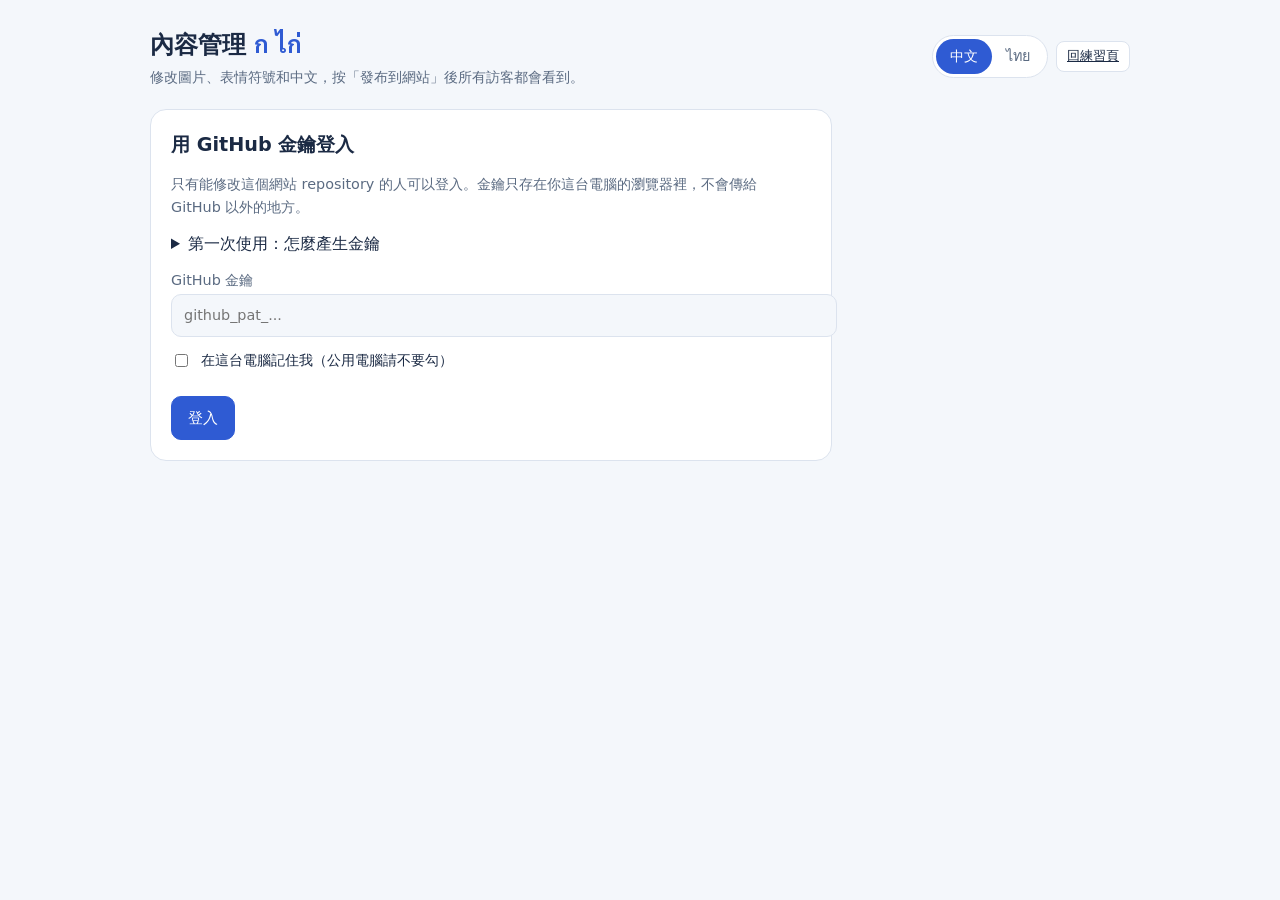
==== admin.html @ f6392d99 "Add Thai consonant flashcard site Visitor page for practice, card grid, autoplay, Thai speech and a " ====
<!doctype html>
<html lang="zh-Hant">
<head>
<meta charset="utf-8">
<meta name="viewport" content="width=device-width,initial-scale=1,viewport-fit=cover">
<meta name="robots" content="noindex">
<title>泰文子音圖卡管理</title>
<link rel="preconnect" href="https://fonts.googleapis.com">
<link rel="preconnect" href="https://fonts.gstatic.com" crossorigin>
<link rel="stylesheet" href="https://fonts.googleapis.com/css2?family=Sarabun:wght@400;500;700&display=swap">
<link rel="stylesheet" href="style.css">
<style>body{margin:0}[hidden]{display:none!important}html[lang="th"] body{font-family:var(--thai)}.ctile .emo{text-align:left}.hdr{display:flex;flex-wrap:wrap;gap:8px;align-items:center}</style>
</head>
<body>
<div class="wrap">
  <header>
    <div>
      <h1><span data-t="h1" style="font-family:inherit;color:inherit"></span> <span>ก ไก่</span></h1>
      <p class="sub" data-t="sub"></p>
    </div>
    <div class="hdr">
      <div class="seg" role="group" aria-label="語言 ภาษา">
        <button id="l-zh" aria-pressed="true" lang="zh-Hant">中文</button>
        <button id="l-th" aria-pressed="false" lang="th">ไทย</button>
      </div>
      <a class="btn sm" href="./" data-t="back"></a>
      <button class="btn sm" id="b-logout" hidden></button>
    </div>
  </header>

  <section id="v-login" class="panel">
    <h2 style="margin:0;font-size:1.2rem" data-t="loginH"></h2>
    <p class="muted" data-t="loginDesc"></p>
    <details>
      <summary style="cursor:pointer" data-t="howto"></summary>
      <ol style="margin-top:8px" id="steps"></ol>
    </details>
    <label class="fld" for="tok" style="font-size:.9rem"><span data-t="tokL"></span>
      <input type="password" id="tok" autocomplete="off" placeholder="github_pat_..."></label>
    <label class="row" style="font-size:.9rem"><input type="checkbox" id="remember"> <span data-t="remember"></span></label>
    <p class="err" id="loginErr" role="alert"></p>
    <div class="btns"><button class="btn primary" id="b-login"></button></div>
  </section>

  <section id="v-edit" hidden>
    <div class="bar2">
      <span id="state" class="muted" role="status"></span>
      <div class="btns"><button class="btn sm" id="b-discard" data-t="discard"></button><button class="btn primary" id="b-publish"></button></div>
    </div>
    <p id="pubMsg" class="muted" role="status" style="margin:10px 0"></p>
    <p class="muted" style="margin:0 0 12px" data-t="imgHint"></p>
    <div class="grid" id="cgrid"></div>
  </section>
</div>

<script>
const OWNER='CalvinCTChenMay',REPO='thai-consonants',BRANCH='main';
const API='https://api.github.com/repos/'+OWNER+'/'+REPO;
const TK='thaiConsonantAdminToken',LK='thaiConsonantLang';
const T={
zh:{title:'泰文子音圖卡管理',h1:'內容管理',sub:'修改圖片、表情符號和中文，按「發布到網站」後所有訪客都會看到。',back:'回練習頁',logout:'登出',
  logoutArm:'還有沒發布的修改，再按一次登出',loginH:'用 GitHub 金鑰登入',
  loginDesc:'只有能修改這個網站 repository 的人可以登入。金鑰只存在你這台電腦的瀏覽器裡，不會傳給 GitHub 以外的地方。',
  howto:'第一次使用：怎麼產生金鑰',
  steps:['打開{a}GitHub 的新增金鑰頁面{/a}（要先登入 GitHub）。','Token name 填「泰文圖卡管理」，Expiration 選你要的期限。',
    'Repository access 選「Only select repositories」，再選 {repo}。','Permissions 裡找到 Contents，改成「Read and write」。',
    '按最下面的 Generate token，複製產生的金鑰（開頭是 github_pat_），貼到下面。'],
  tokL:'GitHub 金鑰',remember:'在這台電腦記住我（公用電腦請不要勾）',login:'登入',loggingIn:'登入中…',needTok:'請先貼上金鑰',
  discard:'放棄修改',publish:'發布到網站',publishing:'發布中…',imgHint:'上傳的圖片會自動放大或縮小，完整放進正方形並置中。有圖片時會優先顯示圖片，沒有圖片才顯示表情符號。',
  stDirty:'有 {n} 個字母還沒發布',stClean:'所有內容都已發布',fZh:'中文',fEmoji:'表情符號',upload:'上傳圖片',rmImg:'移除圖片',unpub:'未發布',
  errNet:'連不上 GitHub，請檢查網路後再試。',err401:'金鑰無效或已經過期，請重新產生一把。',
  err403:'這把金鑰沒有 {repo} 的寫入權限。產生金鑰時要選這個 repository，並把 Contents 設成 Read and write。',
  errChanged:'網站內容剛被別的地方改過。請按「放棄修改」重新載入，再改一次。',errOther:'GitHub 回覆錯誤（{s}）',
  badFile:'這個檔案讀不到，請換一張圖片',notImg:'這個檔案不是圖片，請換一張',uploading:'正在上傳到 GitHub…',
  published:'已發布 {names}。大約 1 到 2 分鐘後網站會更新，訪客重新整理就會看到。',viewCommit:'在 GitHub 查看這次修改',
  discarded:'已放棄修改，重新載入最新內容'},
th:{title:'จัดการบัตรภาพพยัญชนะไทย',h1:'จัดการเนื้อหา',sub:'แก้ไขรูป อีโมจิ และความหมายภาษาจีน กด「เผยแพร่ขึ้นเว็บไซต์」แล้วผู้เข้าชมทุกคนจะเห็น',back:'กลับไปหน้าฝึก',logout:'ออกจากระบบ',
  logoutArm:'ยังมีการแก้ไขที่ไม่ได้เผยแพร่ กดอีกครั้งเพื่อออกจากระบบ',loginH:'เข้าสู่ระบบด้วยคีย์ GitHub',
  loginDesc:'เข้าสู่ระบบได้เฉพาะผู้ที่มีสิทธิ์แก้ไข repository ของเว็บไซต์นี้ คีย์จะเก็บไว้ในเบราว์เซอร์ของเครื่องนี้เท่านั้น และไม่ถูกส่งไปที่อื่นนอกจาก GitHub',
  howto:'ใช้ครั้งแรก: วิธีสร้างคีย์',
  steps:['เปิด{a}หน้าสร้างคีย์ใหม่ของ GitHub{/a} (ต้องเข้าสู่ระบบ GitHub ก่อน)','ช่อง Token name ใส่ชื่อ เช่น「thai-cards」 ส่วน Expiration เลือกระยะเวลาที่ต้องการ',
    'ที่ Repository access เลือก「Only select repositories」 แล้วเลือก {repo}','ในส่วน Permissions หา Contents แล้วเปลี่ยนเป็น「Read and write」',
    'กด Generate token ด้านล่างสุด คัดลอกคีย์ที่ได้ (ขึ้นต้นด้วย github_pat_) แล้ววางด้านล่าง'],
  tokL:'คีย์ GitHub',remember:'จดจำฉันในเครื่องนี้ (ถ้าเป็นเครื่องสาธารณะ ห้ามติ๊ก)',login:'เข้าสู่ระบบ',loggingIn:'กำลังเข้าสู่ระบบ…',needTok:'กรุณาวางคีย์ก่อน',
  discard:'ยกเลิกการแก้ไข',publish:'เผยแพร่ขึ้นเว็บไซต์',publishing:'กำลังเผยแพร่…',imgHint:'รูปที่อัปโหลดจะถูกย่อหรือขยายให้พอดีกรอบสี่เหลี่ยมจัตุรัสและจัดไว้ตรงกลางโดยอัตโนมัติ ถ้ามีรูปจะแสดงรูปก่อน ถ้าไม่มีรูปจึงแสดงอีโมจิ',
  stDirty:'มี {n} ตัวที่ยังไม่เผยแพร่',stClean:'เผยแพร่เนื้อหาทั้งหมดแล้ว',fZh:'ความหมายภาษาจีน',fEmoji:'อีโมจิ',upload:'อัปโหลดรูป',rmImg:'ลบรูป',unpub:'ยังไม่เผยแพร่',
  errNet:'เชื่อมต่อ GitHub ไม่ได้ กรุณาตรวจสอบอินเทอร์เน็ตแล้วลองใหม่',err401:'คีย์ไม่ถูกต้องหรือหมดอายุแล้ว กรุณาสร้างคีย์ใหม่',
  err403:'คีย์นี้ไม่มีสิทธิ์เขียนใน {repo} ตอนสร้างคีย์ต้องเลือก repository นี้ และตั้ง Contents เป็น Read and write',
  errChanged:'เนื้อหาเว็บไซต์เพิ่งถูกแก้ไขจากที่อื่น กรุณากด「ยกเลิกการแก้ไข」เพื่อโหลดใหม่ แล้วแก้อีกครั้ง',errOther:'GitHub แจ้งข้อผิดพลาด ({s})',
  badFile:'อ่านไฟล์นี้ไม่ได้ กรุณาเลือกรูปอื่น',notImg:'ไฟล์นี้ไม่ใช่รูปภาพ กรุณาเลือกไฟล์อื่น',uploading:'กำลังอัปโหลดขึ้น GitHub…',
  published:'เผยแพร่ {names} แล้ว เว็บไซต์จะอัปเดตในอีกประมาณ 1–2 นาที ผู้เข้าชมรีเฟรชหน้าก็จะเห็น',viewCommit:'ดูการแก้ไขครั้งนี้บน GitHub',
  discarded:'ยกเลิกการแก้ไขแล้ว และโหลดเนื้อหาล่าสุดใหม่'}};
let lang=(()=>{const q=new URLSearchParams(location.search).get('lang');if(q==='th'||q==='zh')return q;
  try{const s=localStorage.getItem(LK);if(s==='th'||s==='zh')return s}catch(_){}
  return /^th/i.test(navigator.language||'')?'th':'zh'})();
function t(k,v){let s=(T[lang]&&T[lang][k])||T.zh[k]||k;if(typeof s==='string'&&v)for(const x in v)s=s.split('{'+x+'}').join(v[x]);return s}
const $=id=>document.getElementById(id);
function esc(s){return String(s).replace(/[&<>"]/g,c=>({'&':'&amp;','<':'&lt;','>':'&gt;','"':'&quot;'}[c]))}

let token='';try{token=sessionStorage.getItem(TK)||localStorage.getItem(TK)||''}catch(_){}
let W=null,orig='',pend={},preview={},busy=false,loggingIn=false,loginErr=null,msg=null,logoutArm=false;

async function gh(path,opt={}){
  const h={'Authorization':'Bearer '+token,'X-GitHub-Api-Version':'2022-11-28','Accept':opt.raw?'application/vnd.github.raw+json':'application/vnd.github+json'};
  if(opt.body)h['Content-Type']='application/json';
  let r;try{r=await fetch(API+path,{method:opt.method||'GET',headers:h,body:opt.body?JSON.stringify(opt.body):undefined,cache:'no-store'})}
  catch(_){const e=new Error('network');e.status=0;throw e}
  if(!r.ok){const e=new Error('HTTP '+r.status);e.status=r.status;try{e.detail=(await r.json()).message}catch(_){}throw e}
  return opt.raw?r.text():r.json()}
function errText(e){const repo=OWNER+'/'+REPO;
  if(e.status===0)return t('errNet');if(e.status===401)return t('err401');
  if(e.status===403||e.status===404)return t('err403',{repo});
  if(e.status===409||e.status===422||e.status==='changed')return t('errChanged');
  return t('errOther',{s:e.status})+(e.detail?': '+e.detail:'')}

/* status messages are stored as data so they re-render when the language changes */
function pub(m){msg=m;renderMsg()}
function renderMsg(){const el=$('pubMsg');el.textContent='';if(!msg){el.className='muted';return}
  el.className=msg.kind==='err'?'err':msg.kind==='ok'?'okmsg':'muted';
  el.append(msg.err?errText(msg.err):t(msg.k,msg.v));
  if(msg.url){const a=document.createElement('a');a.href=msg.url;a.target='_blank';a.rel='noopener';a.textContent=t('viewCommit');el.append(' ',a)}}

function renderStatic(){
  document.documentElement.lang=lang==='th'?'th':'zh-Hant';document.title=t('title');
  document.querySelectorAll('[data-t]').forEach(el=>el.textContent=t(el.dataset.t));
  $('l-zh').setAttribute('aria-pressed',lang==='zh');$('l-th').setAttribute('aria-pressed',lang==='th');
  const ol=$('steps');ol.innerHTML='';
  t('steps').forEach(s=>{const li=document.createElement('li');
    const parts=s.split(/\{a\}|\{\/a\}/);
    parts.forEach((p,k)=>{if(k===1){const a=document.createElement('a');a.href='https://github.com/settings/personal-access-tokens/new';a.target='_blank';a.rel='noopener';a.textContent=p;li.append(a)}
      else{const q=p.split('{repo}');q.forEach((x,j)=>{li.append(x);if(j<q.length-1){const c=document.createElement('code');c.textContent=OWNER+'/'+REPO;li.append(c)}})}});
    ol.append(li)});
  $('b-login').textContent=loggingIn?t('loggingIn'):t('login');
  $('loginErr').textContent=loginErr?(loginErr.err?errText(loginErr.err):t(loginErr.k)):'';
  $('b-logout').textContent=logoutArm?t('logoutArm'):t('logout');
  $('b-publish').textContent=busy?t('publishing'):t('publish');
  renderMsg();if(W)render();}
function setLang(l){lang=l;try{localStorage.setItem(LK,l)}catch(_){}renderStatic()}
$('l-zh').onclick=()=>setLang('zh');$('l-th').onclick=()=>setLang('th');

async function login(tk,remember){
  token=tk;loginErr=null;loggingIn=true;$('b-login').disabled=true;renderStatic();
  try{
    const repo=await gh('');
    if(!repo.permissions||!repo.permissions.push){const e=new Error();e.status=403;throw e}
    try{if(remember!==null)(remember?localStorage:sessionStorage).setItem(TK,tk)}catch(_){}
    await loadContent();
    $('v-login').hidden=true;$('v-edit').hidden=false;$('b-logout').hidden=false;
  }catch(e){token='';forget();loginErr={err:e};$('v-login').hidden=false;$('v-edit').hidden=true}
  finally{loggingIn=false;$('b-login').disabled=false;renderStatic()}}
function forget(){try{sessionStorage.removeItem(TK);localStorage.removeItem(TK)}catch(_){}}

async function loadContent(){
  const text=await gh('/contents/content.json?ref='+BRANCH,{raw:true});
  orig=text;W=JSON.parse(text);pend={};render();}

function changed(i){const O=JSON.parse(orig).letters[i];return !!pend[i]||JSON.stringify(O)!==JSON.stringify(W.letters[i])}
function changedList(){return W.letters.map((_,i)=>i).filter(changed)}
function previewHTML(i){const x=W.letters[i];
  if(pend[i])return '<img src="'+pend[i].data+'" alt="">';
  if(x.image)return '<img src="'+esc(preview[x.image]||x.image)+'" alt="">';
  return esc(x.emoji||'')}
function updateState(){const n=changedList().length;
  $('state').textContent=n?t('stDirty',{n}):t('stClean');
  $('b-publish').disabled=busy||!n;$('b-discard').disabled=busy||!n}

function render(){
  const g=$('cgrid');g.innerHTML='';
  W.letters.forEach((x,i)=>{
    const el=document.createElement('div');el.className='tile ctile';
    el.innerHTML='<span class="p" aria-hidden="true">'+previewHTML(i)+'</span><span class="w">'+esc(x.letter)+' '+esc(x.word)+'</span>'+
      (changed(i)?'<span class="tag">'+esc(t('unpub'))+'</span>':'')+
      '<label class="fld">'+esc(t('fZh'))+'<input class="emo" id="z'+i+'" maxlength="20" lang="zh-Hant"></label>'+
      '<label class="fld">'+esc(t('fEmoji'))+'<input class="emo" id="e'+i+'" maxlength="8"></label>'+
      '<div class="say"><label class="btn sm">'+esc(t('upload'))+'<input type="file" accept="image/*" hidden></label>'+
      ((pend[i]||x.image)?'<button class="btn sm" data-rm="1">'+esc(t('rmImg'))+'</button>':'')+'</div>';
    g.appendChild(el);
    const z=el.querySelector('#z'+i),e=el.querySelector('#e'+i);z.value=x.zh||'';e.value=x.emoji||'';
    z.onchange=()=>{const v=z.value.trim();if(!v){z.value=x.zh;return}x.zh=v;render()};
    e.onchange=()=>{const v=e.value.trim();if(!v){e.value=x.emoji;return}x.emoji=v;render()};
    el.querySelector('input[type=file]').onchange=ev=>{const f=ev.target.files[0];if(f)loadImg(f,i)};
    const rm=el.querySelector('[data-rm]');if(rm)rm.onclick=()=>{if(pend[i])delete pend[i];else x.image='';render()};
  });
  updateState()}

function loadImg(f,i){
  const r=new FileReader();
  r.onerror=()=>pub({k:'badFile',kind:'err'});
  r.onload=()=>{const im=new Image();
    im.onerror=()=>pub({k:'notImg',kind:'err'});
    im.onload=()=>{
      /* fit any size into a 320x320 square: scale up or down, keep proportions, centre, small margin */
      const S=320,M=Math.round(S*.04),box=S-M*2;
      const w=im.naturalWidth||im.width,h=im.naturalHeight||im.height;
      if(!w||!h){pub({k:'notImg',kind:'err'});return}
      const s=box/Math.max(w,h),dw=Math.round(w*s),dh=Math.round(h*s);
      const c=document.createElement('canvas');c.width=S;c.height=S;const x=c.getContext('2d');
      x.imageSmoothingEnabled=true;x.imageSmoothingQuality='high';
      x.drawImage(im,Math.round((S-dw)/2),Math.round((S-dh)/2),dw,dh);let u=c.toDataURL('image/webp',.85),ext='webp';
      if(!u.startsWith('data:image/webp')){x.globalCompositeOperation='destination-over';x.fillStyle='#fff';x.fillRect(0,0,c.width,c.height);u=c.toDataURL('image/jpeg',.85);ext='jpg'}
      pend[i]={data:u,ext};pub(null);render()};
    im.src=r.result};
  r.readAsDataURL(f)}

async function publish(){
  const list=changedList();if(!list.length||busy)return;
  busy=true;updateState();$('b-publish').textContent=t('publishing');pub({k:'uploading'});
  const snap=JSON.stringify(W);
  try{
    const ref=await gh('/git/ref/heads/'+BRANCH);const base=ref.object.sha;
    const bc=await gh('/git/commits/'+base);
    const remote=await gh('/contents/content.json?ref='+base,{raw:true});
    if(remote!==orig){const e=new Error();e.status='changed';throw e}
    const files=new Set((await gh('/git/trees/'+bc.tree.sha+'?recursive=1')).tree.map(x=>x.path));
    const O=JSON.parse(orig),tree=[],stamp=Date.now().toString(36);
    for(const k of Object.keys(pend)){const i=+k,p=pend[k];
      const path='images/'+String(i+1).padStart(2,'0')+'-'+stamp+'.'+p.ext;
      const b=await gh('/git/blobs',{method:'POST',body:{content:p.data.split(',')[1],encoding:'base64'}});
      tree.push({path,mode:'100644',type:'blob',sha:b.sha});preview[path]=p.data;W.letters[i].image=path}
    O.letters.forEach((x,i)=>{if(x.image&&x.image!==W.letters[i].image&&/^images\//.test(x.image)&&files.has(x.image)&&!W.letters.some(y=>y.image===x.image))
      tree.push({path:x.image,mode:'100644',type:'blob',sha:null})});
    const json=JSON.stringify(W,null,2)+'\n';
    const jb=await gh('/git/blobs',{method:'POST',body:{content:json,encoding:'utf-8'}});
    tree.push({path:'content.json',mode:'100644',type:'blob',sha:jb.sha});
    const nt=await gh('/git/trees',{method:'POST',body:{base_tree:bc.tree.sha,tree}});
    const names=list.map(i=>W.letters[i].letter).join('、');
    const nc=await gh('/git/commits',{method:'POST',body:{message:'更新內容：'+names,tree:nt.sha,parents:[base]}});
    await gh('/git/refs/heads/'+BRANCH,{method:'PATCH',body:{sha:nc.sha}});
    orig=json;pend={};
    pub({k:'published',v:{names},kind:'ok',url:nc.html_url||''});
  }catch(e){W=JSON.parse(snap);pub({err:e,kind:'err'});if(e.status===401)forget()}
  finally{busy=false;$('b-publish').textContent=t('publish');render()}}

$('b-login').onclick=()=>{const tk=$('tok').value.trim();if(!tk){loginErr={k:'needTok'};renderStatic();return}login(tk,$('remember').checked)};
$('tok').addEventListener('keydown',e=>{if(e.key==='Enter')$('b-login').click()});
$('b-publish').onclick=publish;
$('b-discard').onclick=async()=>{if(busy)return;try{await loadContent();pub({k:'discarded'})}catch(e){pub({err:e,kind:'err'})}};
$('b-logout').onclick=()=>{
  if(W&&changedList().length&&!logoutArm){logoutArm=true;renderStatic();setTimeout(()=>{logoutArm=false;renderStatic()},4000);return}
  logoutArm=false;forget();token='';W=null;pend={};msg=null;$('tok').value='';$('cgrid').innerHTML='';
  $('v-edit').hidden=true;$('v-login').hidden=false;$('b-logout').hidden=true;renderStatic()};
window.addEventListener('beforeunload',e=>{if(W&&changedList().length){e.preventDefault();e.returnValue=''}});
renderStatic();
if(token)login(token,null);
</script>
</body>
</html>
---- style.css ----
/* Layout: exercise-book page — picture card beside a ruled writing pad, full deck grid below */
:root{
  --bg:#F4F7FB; --surface:#FFFFFF; --ink:#1B2A44; --muted:#5B6B82; --line:#DCE3EE;
  --accent:#2F5BD3; --on-accent:#FFFFFF; --gold:#B87A00; --gold-bg:#FDF1D6; --ghost:rgba(47,91,211,.16);
  --rule:rgba(47,91,211,.22); --ok:#1E7A4C; --ok-bg:#E3F4EA; --bad:#C2352B; --bad-bg:#FBE7E5;
  --thai:"Sarabun","Thonburi","Leelawadee UI","Noto Sans Thai",sans-serif;
  --zh:"PingFang TC","Noto Sans TC","Microsoft JhengHei",system-ui,sans-serif;
}
@media (prefers-color-scheme: dark){:root:not([data-theme="light"]){
  --bg:#0F1522; --surface:#172033; --ink:#E6ECF5; --muted:#93A1B8; --line:#2A3650;
  --accent:#7FA2FF; --on-accent:#0F1522; --gold:#F2B83A; --gold-bg:#33290F; --ghost:rgba(127,162,255,.2);
  --rule:rgba(127,162,255,.25); --ok:#5FD39A; --ok-bg:#10301F; --bad:#FF8A80; --bad-bg:#3A1715; color-scheme:dark}}
:root[data-theme="dark"]{
  --bg:#0F1522; --surface:#172033; --ink:#E6ECF5; --muted:#93A1B8; --line:#2A3650;
  --accent:#7FA2FF; --on-accent:#0F1522; --gold:#F2B83A; --gold-bg:#33290F; --ghost:rgba(127,162,255,.2);
  --rule:rgba(127,162,255,.25); --ok:#5FD39A; --ok-bg:#10301F; --bad:#FF8A80; --bad-bg:#3A1715; color-scheme:dark}
body{background:var(--bg);color:var(--ink);font-family:var(--zh);font-size:16px;line-height:1.6}
.wrap{max-width:980px;margin:0 auto;padding-block:24px 48px;padding-left:max(16px,env(safe-area-inset-left,0px));padding-right:max(16px,env(safe-area-inset-right,0px));display:flex;flex-direction:column;gap:20px}
header{display:flex;flex-wrap:wrap;align-items:center;justify-content:space-between;gap:12px}
h1{font-size:1.5rem;font-weight:700;margin:0;text-wrap:balance}
h1 span{font-family:var(--thai);color:var(--accent)}
.sub{color:var(--muted);font-size:.9rem;margin:2px 0 0}
.seg{display:inline-flex;border:1px solid var(--line);border-radius:999px;padding:3px;background:var(--surface)}
.seg button{border:0;background:none;color:var(--muted);font:inherit;font-size:.9rem;padding:6px 14px;border-radius:999px;cursor:pointer}
.seg button[aria-pressed="true"]{background:var(--accent);color:var(--on-accent)}
.opts{display:flex;flex-wrap:wrap;gap:8px 18px;font-size:.9rem;color:var(--muted)}
.opts label{display:inline-flex;align-items:center;gap:6px;cursor:pointer}
.practice{display:grid;grid-template-columns:minmax(0,1fr) minmax(0,1.15fr);gap:16px}
@media (max-width:720px){.practice{grid-template-columns:minmax(0,1fr)}}
.card{background:var(--surface);border:1px solid var(--line);border-radius:16px;padding:20px;display:flex;flex-direction:column;align-items:center;justify-content:center;gap:6px;text-align:center;min-height:320px;position:relative}
.prog{position:absolute;top:14px;left:16px;font-size:.8rem;color:var(--muted);font-variant-numeric:tabular-nums}
.pic{font-size:clamp(96px,22vw,140px);line-height:1.1}
.word{font-family:var(--thai);font-size:clamp(44px,9vw,60px);font-weight:500;line-height:1.3}
.word.hidden{color:var(--line);letter-spacing:.2em}
.zh{font-size:1.15rem;color:var(--muted)}
.ans{margin-top:8px;display:flex;align-items:baseline;gap:12px;background:var(--gold-bg);color:var(--gold);border-radius:12px;padding:6px 18px}
.ans b{font-family:var(--thai);font-size:64px;line-height:1.2;font-weight:700}
.ans span{font-family:var(--thai);font-size:1.3rem}
.note{font-size:.8rem;color:var(--muted)}
.padbox{background:var(--surface);border:1px solid var(--line);border-radius:16px;padding:12px;display:flex;flex-direction:column;gap:10px}
.padhint{font-size:.85rem;color:var(--muted);display:flex;justify-content:space-between;gap:8px}
.pad{position:relative;height:300px;border-radius:10px;overflow:hidden;
  background:linear-gradient(var(--rule),var(--rule)) 0 30%/100% 1px no-repeat,
             linear-gradient(var(--rule),var(--rule)) 0 70%/100% 2px no-repeat}
.ghost{position:absolute;inset:0;display:flex;align-items:center;justify-content:center;font-family:var(--thai);font-size:230px;line-height:1;color:var(--ghost);pointer-events:none;user-select:none}
canvas{position:absolute;inset:0;width:100%;height:100%;touch-action:none;cursor:crosshair}
.btns{display:flex;flex-wrap:wrap;gap:8px}
.btn{font:inherit;font-size:.95rem;padding:9px 16px;border-radius:10px;border:1px solid var(--line);background:var(--surface);color:var(--ink);cursor:pointer}
.btn.primary{background:var(--accent);border-color:var(--accent);color:var(--on-accent)}
.btn.good{border-color:var(--gold);color:var(--gold)}
.btn:focus-visible,.seg button:focus-visible,.tile:focus-visible{outline:2px solid var(--accent);outline-offset:2px}
.score{font-size:.85rem;color:var(--muted);font-variant-numeric:tabular-nums}
.done{text-align:center;display:flex;flex-direction:column;gap:10px;align-items:center}
.grid{display:grid;grid-template-columns:repeat(auto-fill,minmax(150px,1fr));gap:10px}
.tile{background:var(--surface);border:1px solid var(--line);border-radius:14px;padding:12px 8px 10px;display:flex;flex-direction:column;align-items:center;gap:2px;cursor:pointer;font:inherit;color:var(--ink);min-height:200px;justify-content:center}
.tile .p{font-size:56px;line-height:1.15}
.tile .w{font-family:var(--thai);font-size:30px;font-weight:500;line-height:1.35}
.tile .z{font-size:.9rem;color:var(--muted)}
.tile .a{font-family:var(--thai);font-size:40px;font-weight:700;color:var(--gold);line-height:1.2;min-height:48px}
.tile .q{font-size:.8rem;color:var(--muted);min-height:48px;display:flex;align-items:center}
.pic img{width:clamp(110px,24vw,160px);height:clamp(110px,24vw,160px);object-fit:contain;border-radius:12px;display:block}
.tile .p img{width:64px;height:64px;object-fit:contain;border-radius:8px;display:block}
.ctile{cursor:default;gap:6px;justify-content:flex-start}
.say{display:flex;gap:8px;margin-top:4px;flex-wrap:wrap;justify-content:center}
.btn.sm{padding:4px 10px;font-size:.8rem;border-radius:8px}
.emo{width:100%;font:inherit;font-size:.85rem;padding:4px 8px;border:1px solid var(--line);border-radius:8px;background:var(--bg);color:var(--ink);text-align:center}
.exam{display:flex;flex-direction:column;gap:14px;max-width:640px;margin:0 auto;width:100%}
.exhead{display:flex;justify-content:space-between;font-size:.9rem;color:var(--muted);font-variant-numeric:tabular-nums}
.bar{height:6px;background:var(--line);border-radius:3px;overflow:hidden}
.bar i{display:block;height:100%;width:0;background:var(--accent);transition:width .3s}
.qcard{min-height:240px}
.choices{display:grid;grid-template-columns:repeat(4,minmax(0,1fr));gap:10px}
@media (max-width:520px){.choices{grid-template-columns:repeat(2,minmax(0,1fr))}}
.choice{position:relative;font-family:var(--thai);font-size:56px;line-height:1.3;padding:10px 0;border-radius:14px;border:1.5px solid var(--line);background:var(--surface);color:var(--ink);cursor:pointer}
.choice:hover:not(:disabled){border-color:var(--accent)}
.choice:disabled{cursor:default}
.choice:focus-visible{outline:2px solid var(--accent);outline-offset:2px}
.choice .k{position:absolute;top:6px;left:10px;font-family:var(--zh);font-size:.75rem;color:var(--muted)}
.choice.right{border-color:var(--ok);background:var(--ok-bg);color:var(--ok)}
.choice.wrongc{border-color:var(--bad);background:var(--bad-bg);color:var(--bad)}
.exfb{display:flex;flex-wrap:wrap;align-items:center;justify-content:space-between;gap:10px}
.okt{color:var(--ok);font-weight:500}.badt{color:var(--bad);font-weight:500}
.setup,.result{background:var(--surface);border:1px solid var(--line);border-radius:16px;padding:20px;display:flex;flex-direction:column;gap:14px}
.result{text-align:center;align-items:center;gap:6px}
.setup h2,.result h2{margin:0;font-size:1.25rem}
.row{display:flex;flex-wrap:wrap;align-items:center;gap:10px;font-size:.95rem}
.big{font-size:3rem;font-weight:700;line-height:1.1;font-variant-numeric:tabular-nums}
.pct{font-size:1.2rem;color:var(--accent);font-weight:700}
.muted{color:var(--muted);font-size:.9rem;margin:0}
.exam h3{margin:6px 0 0;font-size:1rem}
@media (prefers-reduced-motion:no-preference){.ans,.tile .a{animation:pop .25s ease-out}}
@keyframes pop{from{transform:scale(.85);opacity:.4}to{transform:none;opacity:1}}
.foot{display:flex;flex-wrap:wrap;justify-content:space-between;gap:8px;font-size:.8rem;color:var(--muted);border-top:1px solid var(--line);padding-top:14px}
.foot a{color:var(--muted)}
.fld{display:flex;flex-direction:column;gap:2px;width:100%;font-size:.75rem;color:var(--muted);text-align:left}
.tag{font-size:.75rem;background:var(--gold-bg);color:var(--gold);border-radius:999px;padding:1px 8px}
.panel{background:var(--surface);border:1px solid var(--line);border-radius:16px;padding:20px;display:flex;flex-direction:column;gap:12px;max-width:640px}
.panel ol{margin:0;padding-left:1.3em;display:flex;flex-direction:column;gap:4px;font-size:.92rem}
.panel input[type=password]{font:inherit;padding:9px 12px;border-radius:10px;border:1px solid var(--line);background:var(--bg);color:var(--ink);width:100%}
.err{color:var(--bad);font-size:.9rem;margin:0}
.okmsg{color:var(--ok);font-size:.9rem;margin:0}
.bar2{display:flex;flex-wrap:wrap;align-items:center;justify-content:space-between;gap:10px;position:sticky;top:env(safe-area-inset-top,0px);background:var(--bg);padding-block:10px;z-index:5;border-bottom:1px solid var(--line)}
a{color:var(--accent)}
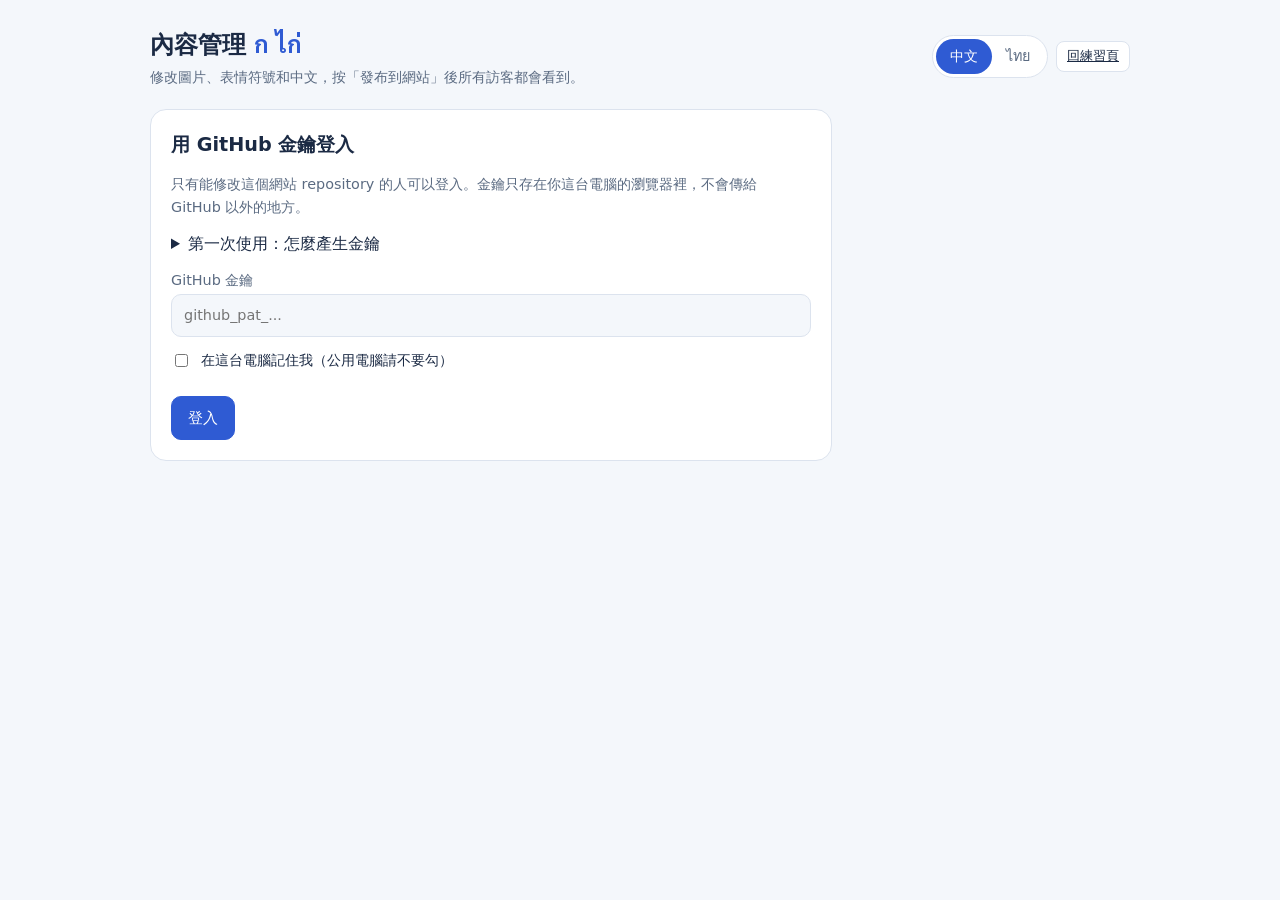
==== commit a67b2cd6: "Show unpublished admin cards with a full outline The inline 未發布 tag pushed the fields down in that c" ====
--- a/admin.html
+++ b/admin.html
@@ -167,9 +167,9 @@
 function render(){
   const g=$('cgrid');g.innerHTML='';
   W.letters.forEach((x,i)=>{
-    const el=document.createElement('div');el.className='tile ctile';
+    const el=document.createElement('div');el.className='tile ctile'+(changed(i)?' dirty':'');
+    if(changed(i))el.dataset.badge=t('unpub');
     el.innerHTML='<span class="p" aria-hidden="true">'+previewHTML(i)+'</span><span class="w">'+esc(x.letter)+' '+esc(x.word)+'</span>'+
-      (changed(i)?'<span class="tag">'+esc(t('unpub'))+'</span>':'')+
       '<label class="fld">'+esc(t('fZh'))+'<input class="emo" id="z'+i+'" maxlength="20" lang="zh-Hant"></label>'+
       '<label class="fld">'+esc(t('fEmoji'))+'<input class="emo" id="e'+i+'" maxlength="8"></label>'+
       '<div class="say"><label class="btn sm">'+esc(t('upload'))+'<input type="file" accept="image/*" hidden></label>'+
--- a/style.css
+++ b/style.css
@@ -101,3 +101,40 @@
 .okmsg{color:var(--ok);font-size:.9rem;margin:0}
 .bar2{display:flex;flex-wrap:wrap;align-items:center;justify-content:space-between;gap:10px;position:sticky;top:env(safe-area-inset-top,0px);background:var(--bg);padding-block:10px;z-index:5;border-bottom:1px solid var(--line)}
 a{color:var(--accent)}
+/* print sheet: paper preview is always white like real paper; sizes scale with column count via container units */
+.prctl{background:var(--surface);border:1px solid var(--line);border-radius:16px;padding:16px;display:flex;flex-direction:column;gap:12px;margin-bottom:14px}
+.prctl .row{gap:8px 16px}
+.prctl input[type=text],.prctl select{font:inherit;font-size:.9rem;padding:5px 8px;border-radius:8px;border:1px solid var(--line);background:var(--bg);color:var(--ink)}
+.prctl input[type=text]{min-width:0;flex:1 1 200px}
+.sheet{--cw:calc(100cqi / var(--cols));background:#fff;color:#111;border:1px solid var(--line);border-radius:4px;padding:16px;container-type:inline-size}
+.sh-head{display:flex;flex-wrap:wrap;justify-content:space-between;align-items:baseline;gap:8px;margin-bottom:10px}
+.sh-head h2{margin:0;font-size:20px;color:#111}
+.sh-name{font-size:14px;color:#333;display:flex;gap:24px}
+.sh-name span{display:inline-block;min-width:120px;border-bottom:1px solid #555}
+.sh-grid{display:grid;grid-template-columns:repeat(var(--cols),minmax(0,1fr));border-top:1px solid #bbb;border-left:1px solid #bbb}
+.cell{border-right:1px solid #bbb;border-bottom:1px solid #bbb;padding:calc(var(--cw)*.06) calc(var(--cw)*.04);display:flex;flex-direction:column;align-items:center;justify-content:flex-start;gap:calc(var(--cw)*.03);break-inside:avoid;page-break-inside:avoid;text-align:center;min-width:0}
+.c-pic{font-size:calc(var(--cw)*.4);line-height:1.1}
+.c-pic img{width:calc(var(--cw)*.55);height:calc(var(--cw)*.55);object-fit:contain;display:block}
+.c-l{font-family:var(--thai);font-size:calc(var(--cw)*.42);font-weight:700;line-height:1.15;color:#111}
+.c-w{font-family:var(--thai);font-size:calc(var(--cw)*.19);line-height:1.3;color:#111;overflow-wrap:anywhere}
+.c-z{font-size:max(7px,calc(var(--cw)*.12));line-height:1.3;color:#555;overflow-wrap:anywhere}
+.c-box{width:78%;aspect-ratio:1;border:1px solid #999;border-radius:3px;background:linear-gradient(#d4d4d4,#d4d4d4) 0 50%/100% 1px no-repeat}
+@media print{
+  :root{--bg:#fff;--ink:#000;color-scheme:light}
+  body{background:#fff!important}
+  .wrap{padding:0!important;max-width:none}
+  header,.opts,#sMsg,.foot,.prctl,#v-practice,#v-grid,#v-exam{display:none!important}
+  #v-print{display:block!important}
+  .sheet{border:0;padding:0;border-radius:0}
+  .sheet,.cell,.c-box{-webkit-print-color-adjust:exact;print-color-adjust:exact}
+}
+/* form fields include padding and border in their width so they stay inside cards */
+.emo,.fld,.panel input,.prctl input,.prctl select,.ctile .say{box-sizing:border-box;max-width:100%}
+.ctile{padding:12px 10px;align-items:stretch;text-align:center}
+.ctile .p,.ctile .w,.ctile .tag{align-self:center}
+.ctile .w{font-size:26px}
+.ctile .emo{padding:6px 8px;font-size:.95rem}
+/* unpublished card: outline the whole card and pin a corner label, so nothing inside shifts */
+.ctile{position:relative}
+.ctile.dirty{border-color:var(--gold);box-shadow:0 0 0 1px var(--gold)}
+.ctile.dirty::after{content:attr(data-badge);position:absolute;top:6px;right:6px;font-size:.7rem;line-height:1.4;background:var(--gold-bg);color:var(--gold);border:1px solid var(--gold);border-radius:999px;padding:0 7px;pointer-events:none}
